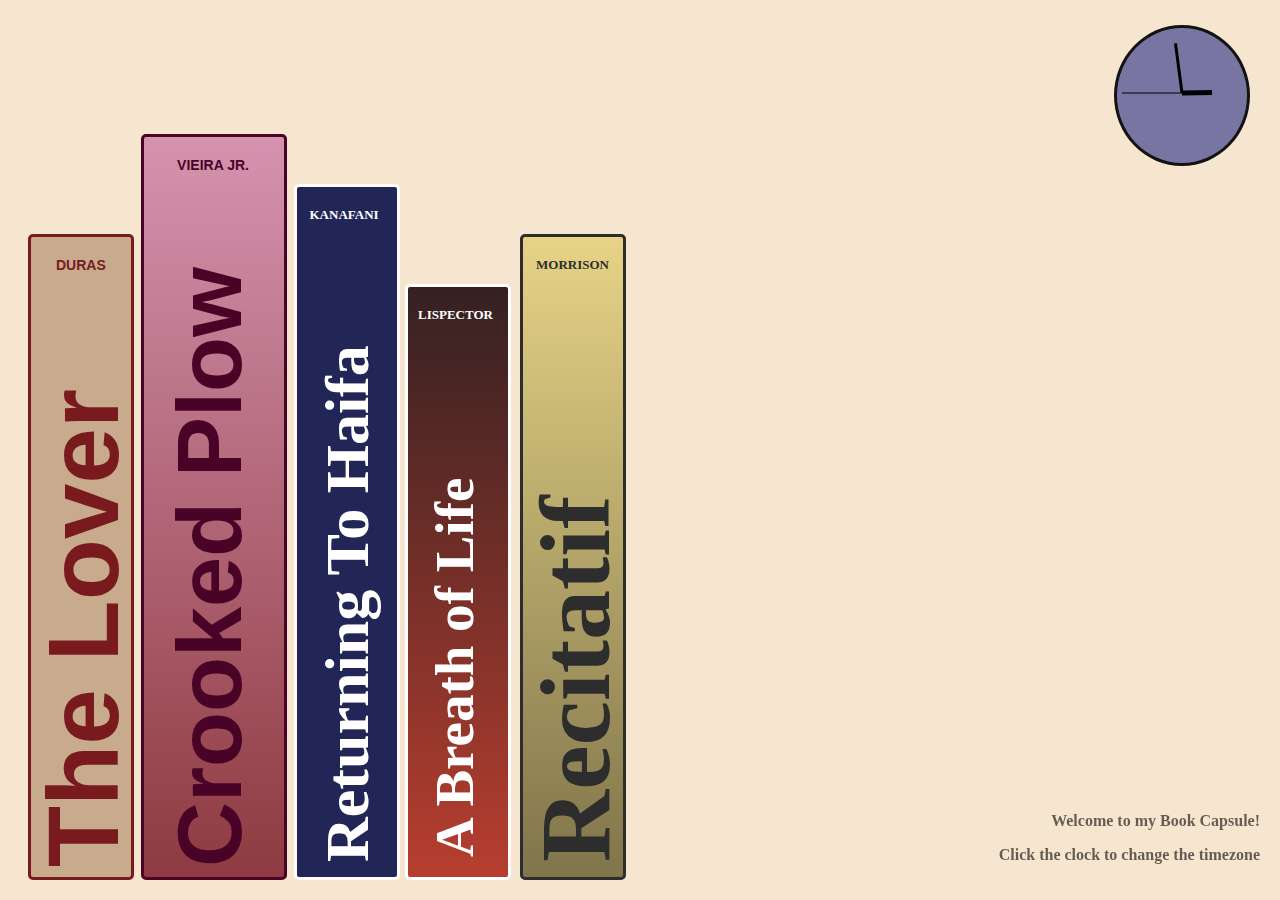
==== index.html @ f99c0071 "updated note" ====
<!DOCTYPE html>
<html lang="en">
<head>
    <meta charset="UTF-8">
    <meta name="viewport" content="width=device-width, initial-scale=1.0">
    <title>Kashvi's Book Capsule</title>

    <link rel="stylesheet" href="style.css">

</head>
<body>

    <div class="clock" id="clock">
        <div class="clock-face">
            <div class="hour-hand" id="hour-hand"></div>
            <div class="minute-hand" id="minute-hand"></div>
            <div class="second-hand" id="second-hand"></div>
        </div>
    </div>


    <div class="title-container">
            <div class="lover">
                <div class="author1">DURAS</div>
                <div class="title1"><a href="book1.html">The Lover</a></div>  
            </div>
            <div class="crooked">
                <div class="author2">VIEIRA JR.</div>
                <div class="title2"><a href="book2.html">Crooked Plow</a></div>  
            </div>

            <div class="haifa">
                <div class="author3">KANAFANI</div>
                <div class="title3"><a href="book3.html">Returning To Haifa</a></div>  
            </div>
        
            <div class="breath">
                <div class="author4">LISPECTOR</div>
                <div class="title4"><a href="book4.html">A Breath of Life</a></div>  
            </div>

            <div class="recitatif">
                <div class="author5">MORRISON</div>
                <div class="title5"><a href="book5.html">Recitatif</a></div>  
            </div>
    </div>

    <div class="note-here">
        <p>Welcome to my Book Capsule!</p>
        <p>Click the clock to change the timezone</p>
    </div>
     <script src="/script.js"></script>
</body>
</html>
---- style.css ----
body{
    background-color: #f6e6cf;
    overflow-y: hidden;
}

/* .info img{
    cursor: help;
    position: fixed;
    margin: 10px;
    bottom: 15px;
    right: 15px;
    width: 7em;
    z-index: 1000;
}

.info img:hover{
    transform: scale(1.3);
    transition-duration: 500ms;
} */

.home img{
    position: absolute;
    top: 10px;
    border-radius: 50%;
    width: 10em;
    z-index: 1000;
    cursor: grab;
}

.home img:hover{
    transform: scale(1.3);
    transition-duration: 500ms;
}

.note-here{
    font-family: "Lucida Handwriting";
    font-weight: bold;
    position:fixed;
    text-align: right;
    opacity: 60%;
    bottom: 10px;
    right: 10px;
    margin: 10px;
}

.clock{
    font-weight: bold;
    font-size: 30px;
    position: fixed;
    color: #141313;
    background-color: #7975A3;
    border: solid;
    padding: 15px;
    padding-bottom: 20px;
    margin: 20px;
    top: 5px;
    z-index: 20;
    bottom: 0;
    width: 100px;
    height: 100px;
    border-radius: 50%;
    right: 10px;
    float: right;
    cursor: grab;
}

.clock-face {
    position: relative;
    width: 100%;
    height: 100%;
    cursor: grab;
}

.clock-face div {
    position: absolute;
    background: black;
    transform-origin: center bottom;
}

.hour-hand {
    width: 5px;
    height: 30px;
    top: 50%;
    left: 50%;
}

.minute-hand {
    width: 3px;
    height: 50px;
    top: 50%;
    left: 50%;
}

.second-hand {
    width: 1px;
    height: 60px;
    top: 50%;
    left: 50%;
}

.title1{
    transform: rotate(-90deg);
    position: absolute;
    padding: 20px;
    margin: 20px;
    width: 600px;
    height: 60px;
    left: -315px;
    bottom: 240px;
}

.author1{
    font-size: 14px;
    position: absolute;
    left: 25%;
}

.title2{
    transform: rotate(-90deg);
    position: absolute;
    padding: 20px;
    margin: 20px;
    width: 650px;
    height: 60px;
    left: -320px;
    bottom: 265px;
}

.author2{
    font-size: 14px;
    position: absolute;
    left: 24%;
}

.title3{
    transform: rotate(-90deg);
    position: absolute;
    padding: 20px;
    margin: 20px;
    width: 650px;
    height: 60px;
    left: -320px;
    bottom: 270px;
}

.author3{
    font-size: 13px;
    position: absolute;
    left: 13%;
}

.title4{
    transform: rotate(-90deg);
    position: absolute;
    padding: 20px;
    margin: 20px;
    width: 620px;
    height: 60px;
    left: -305px;
    bottom: 260px;
}

.author4{
    font-size: 13px;
    position: absolute;
    left: 10%;
}

.title5{
    transform: rotate(-90deg);
    position: absolute;
    padding: 20px;
    margin: 20px;
    width: 620px;
    height: 60px;
    left: -325px;
    bottom: 255px;
}

.author5{
  font-size: 13px;
  position: absolute;
  left: 13%;
}

.title1 a{
    text-decoration: none;
    color: #791b1e;
}
.title2 a{
    text-decoration: none;
    color: #490327;
}
.title3 a{
    text-decoration: none;
    color: #ffffff;
}
.title4 a{
    text-decoration: none;
    color: #ffffff;
}
.title5 a{
    text-decoration: none;
    color: #2e2d2d;
}

.lover{
    font-family: 'Karla', sans-serif;
    font-weight: bold;
    font-size: 100px;
    position: absolute;
    color: #791b1e;
    border-radius: 5px;
    background-color: #C8AB8C;
    border: solid;
    padding: 20px;
    margin: 20px;
    bottom: 0;
    width: 60px;
    height: 600px;
}

.crooked{
    font-family: 'Gill Sans', 'Gill Sans MT', Calibri, 'Trebuchet MS', sans-serif;
    font-weight: bold;
    font-size: 90px;
    position: absolute;
    color: #490327;
    border-radius: 5px;
    background-image: linear-gradient(180deg, #D593AF, #8E3A40);
    border: solid;
    padding: 20px;
    margin: 20px;
    bottom: 0;
    width: 100px;
    height: 700px;
    left: 120.5px; 
}

.haifa{
    font-family: Georgia, 'Times New Roman', Times, serif;
    font-weight: bold;
    font-size: 62px;
    position: absolute;
    color: #ffffff;
    border-radius: 5px;
    background-color: #222657;
    border: solid;
    padding: 20px;
    margin: 20px;
    bottom: 0;
    width: 60px;
    height: 650px;
    left: 273.5px;
}

.breath{
    font-family: Verdana;
    font-weight: bold;
    font-size: 55px;
    position: absolute;
    color: #ffffff;
    border-radius: 5px;
    background-image: linear-gradient(180deg, #352122, #B73E2F);
    border: solid;
    padding: 20px;
    margin: 20px;
    bottom: 0;
    width: 60px;
    height: 550px;
    left: 385px;
}

.recitatif{
    font-family: 'Times New Roman', Times, serif;
    font-weight: bold;
    font-size: 100px;
    position: absolute;
    color: #2e2d2d;
    border-radius: 5px;
    background-image: linear-gradient(180deg, #E6D386, #80754B);
    border: solid;
    padding: 20px;
    margin: 20px;
    bottom: 0;
    width: 60px;
    height: 600px;
    left: 500px;
}

.lover:hover{
    transform: scale(1.05);
    transition-duration: 500ms;
   }
   
.crooked:hover{
    transform: scale(1.05);
    transition-duration: 500ms;
   }
   
.haifa:hover{
    transform: scale(1.05);
    transition-duration: 500ms;
   }
   
.breath:hover{
    transform: scale(1.05);
    transition-duration: 500ms;
   }
   
.recitatif:hover{
    transform: scale(1.05);
    transition-duration: 500ms;
   }

/* @media (min-width: 1207px) { 
  .breath{
    transform: rotate(-1deg)
  }
  .recitatif{
    transform: rotate(-1deg)
  }
}

@media (min-width: 1210px) { 
  .breath{
    transform: rotate(-2deg)
  }
  .recitatif{
    transform: rotate(-3deg)
  }
}

@media (min-width: 1220px) { 
  .breath{
    transform: rotate(-2.5deg)
  }
  .recitatif{
    transform: rotate(-4deg)
  }
}

@media (min-width: 1230px) { 
  .breath{
    transform: rotate(-3deg)
  }
  .recitatif{
    transform: rotate(-5deg)
  }
}

@media (min-width: 1240px) { 
  .breath{
    transform: rotate(-3.5deg)
  }
  .recitatif{
    transform: rotate(-6deg)
  }
}

@media (min-width: 1245px) { 
  .breath{
    transform: rotate(-4deg)
  }
  .recitatif{
    transform: rotate(-7deg)
  }
}

@media (min-width: 1250px) { 
  .breath{
    transform: rotate(-4.5deg)
  }
  .recitatif{
    transform: rotate(-7.5deg)
  }
}

@media (min-width: 1260px) { 
  .breath{
    transform: rotate(-5deg)
  }
  .recitatif{
    transform: rotate(-8deg)
  }
}

@media (min-width: 1270px) { 
  .breath{
    transform: rotate(-5.5deg)
  }
  .recitatif{
    transform: rotate(-8.5deg)
  }
}

@media (min-width: 1280px) { 
  .breath{
    transform: rotate(-6deg)
  }
  .recitatif{
    transform: rotate(-9.5deg)
  }
}

@media (min-width: 1290px) { 
  .breath{
    transform: rotate(-6.5deg);
    left: 415px;
  }
  .recitatif{
    transform: rotate(-10deg)
  }
}

@media (min-width: 1300px) { 
  .recitatif{
    transform: rotate(-11deg)
  }
}

@media (min-width: 1310px) { 
  .recitatif{
    transform: rotate(-12deg);
    left: 548px;
  }
} */

.container {
    position: absolute;
    top: 10%;
    left: 50%;
    transform: translate(-50%, -50%);
    width: 100vh;
    height: auto;
    display: flex;
    flex-direction: column;
    align-items: center;
    justify-content: center;
}

.draggable-note-1 {
    position: absolute;
    cursor: grab;
}
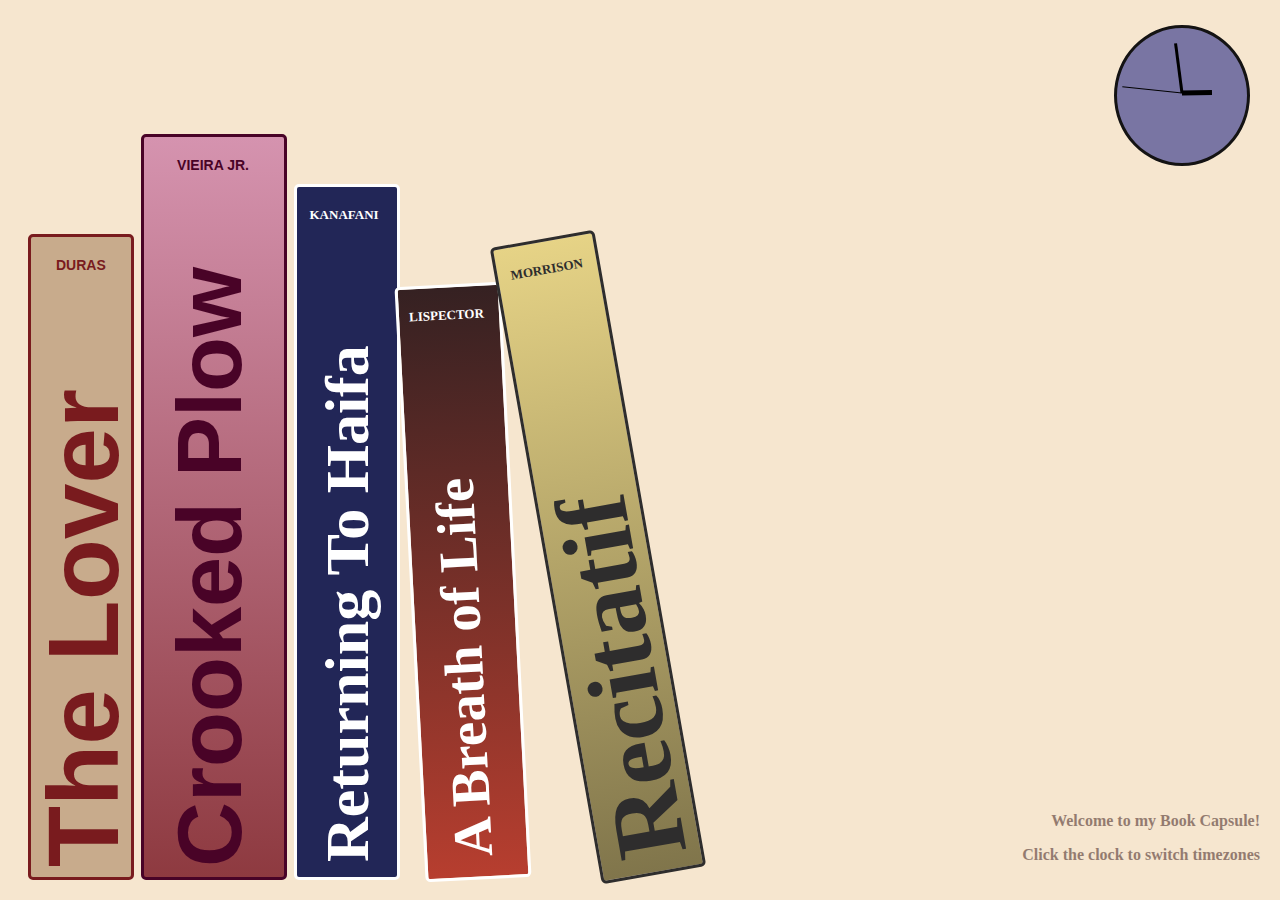
==== commit f32f391c: "tilt update" ====
--- a/index.html
+++ b/index.html
@@ -47,7 +47,7 @@
 
     <div class="note-here">
         <p>Welcome to my Book Capsule!</p>
-        <p>Click the clock to change the timezone</p>
+        <p>Click the clock to switch timezones</p>
     </div>
      <script src="/script.js"></script>
 </body>
--- a/style.css
+++ b/style.css
@@ -32,15 +32,18 @@
     transition-duration: 500ms;
 }
 
+
 .note-here{
     font-family: "Lucida Handwriting";
     font-weight: bold;
-    position:fixed;
+    position:absolute;
+    color:#321011;
     text-align: right;
-    opacity: 60%;
+    opacity: 50%;
     bottom: 10px;
     right: 10px;
     margin: 10px;
+    z-index: 1;
 }
 
 .clock{
@@ -268,7 +271,8 @@
     bottom: 0;
     width: 60px;
     height: 550px;
-    left: 385px;
+    left: 390px;
+    transform: rotate(-3deg);
 }
 
 .recitatif{
@@ -285,7 +289,8 @@
     bottom: 0;
     width: 60px;
     height: 600px;
-    left: 500px;
+    left: 525px;
+    transform: rotate(-10deg);
 }
 
 .lover:hover{
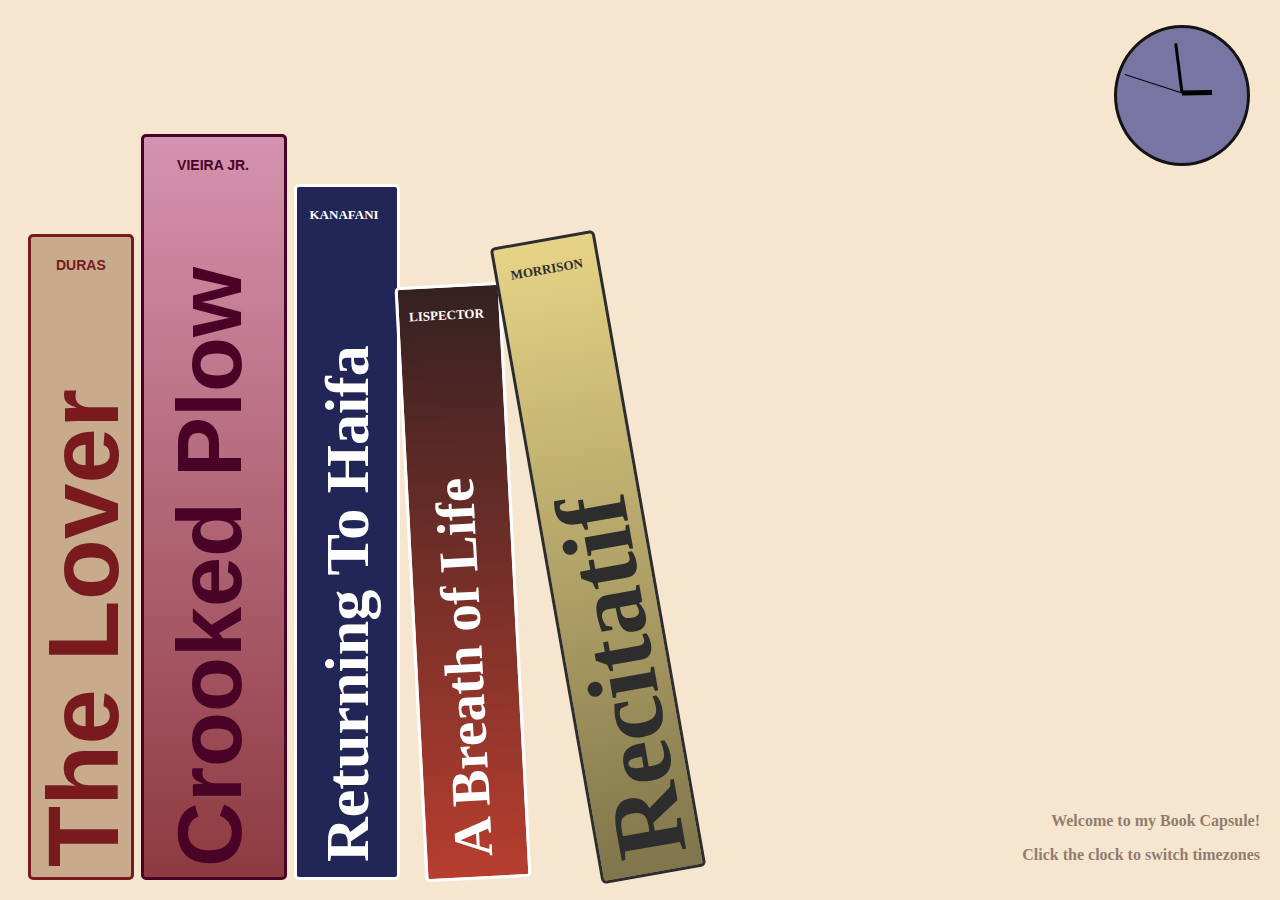
==== commit e0ba383b: "script and style corrected" ====
--- a/index.html
+++ b/index.html
@@ -49,6 +49,6 @@
         <p>Welcome to my Book Capsule!</p>
         <p>Click the clock to switch timezones</p>
     </div>
-     <script src="/script.js"></script>
+     <script src="script.js"></script>
 </body>
 </html>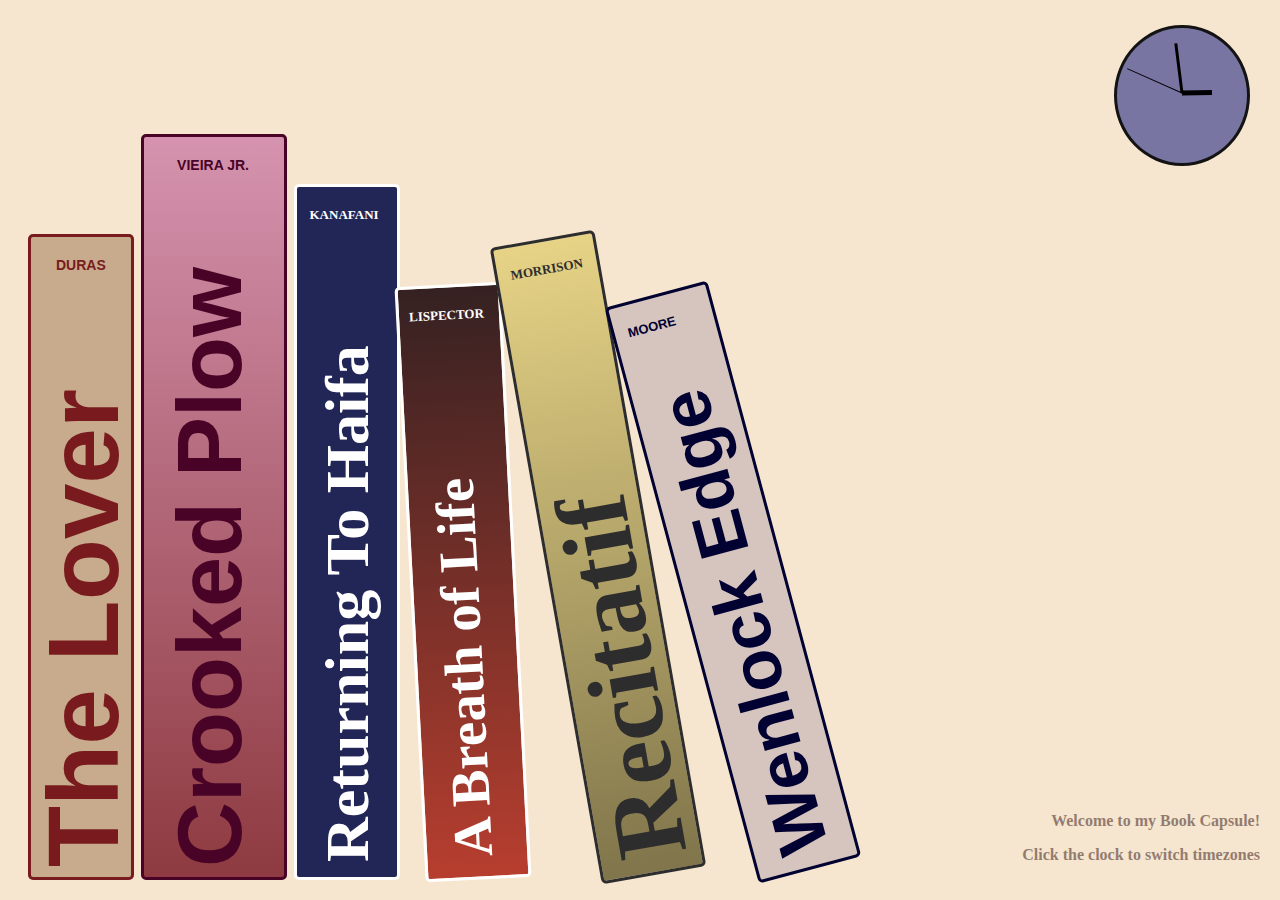
==== commit 1c3a229b: "wenlock edge added" ====
--- a/index.html
+++ b/index.html
@@ -43,6 +43,10 @@
                 <div class="author5">MORRISON</div>
                 <div class="title5"><a href="book5.html">Recitatif</a></div>  
             </div>
+            <div class="wenlock">
+                <div class="author5">MOORE</div>
+                <div class="title6"><a href="book6.html">Wenlock Edge</a></div>  
+            </div>
     </div>
 
     <div class="note-here">
--- a/style.css
+++ b/style.css
@@ -186,6 +186,23 @@
   left: 13%;
 }
 
+.title6{
+    transform: rotate(-90deg);
+    position: absolute;
+    padding: 20px;
+    margin: 20px;
+    width: 620px;
+    height: 60px;
+    left: -310px;
+    bottom: 255px;
+}
+
+.author6{
+    font-size: 13px;
+    position: absolute;
+    left: 13%;
+}
+
 .title1 a{
     text-decoration: none;
     color: #791b1e;
@@ -205,6 +222,11 @@
 .title5 a{
     text-decoration: none;
     color: #2e2d2d;
+}
+
+.title6 a{
+    text-decoration: none;
+    color: #010132;
 }
 
 .lover{
@@ -293,6 +315,24 @@
     transform: rotate(-10deg);
 }
 
+.wenlock{
+    font-family: 'Karla', sans-serif;
+    font-weight: bold;
+    font-size: 70px;
+    position: absolute;
+    color: #010132;
+    border-radius: 5px;
+    background-color: #d6c5bf;
+    border: solid;
+    padding: 20px;
+    margin: 20px;
+    bottom: 0;
+    width: 60px;
+    height: 550px;
+    left: 660px;
+    transform: rotate(-15deg);
+}
+
 .lover:hover{
     transform: scale(1.05);
     transition-duration: 500ms;
@@ -317,6 +357,11 @@
     transform: scale(1.05);
     transition-duration: 500ms;
    }
+
+.wenlock:hover{
+    transform: scale(1.05);
+    transition-duration: 500ms;
+}
 
 /* @media (min-width: 1207px) { 
   .breath{
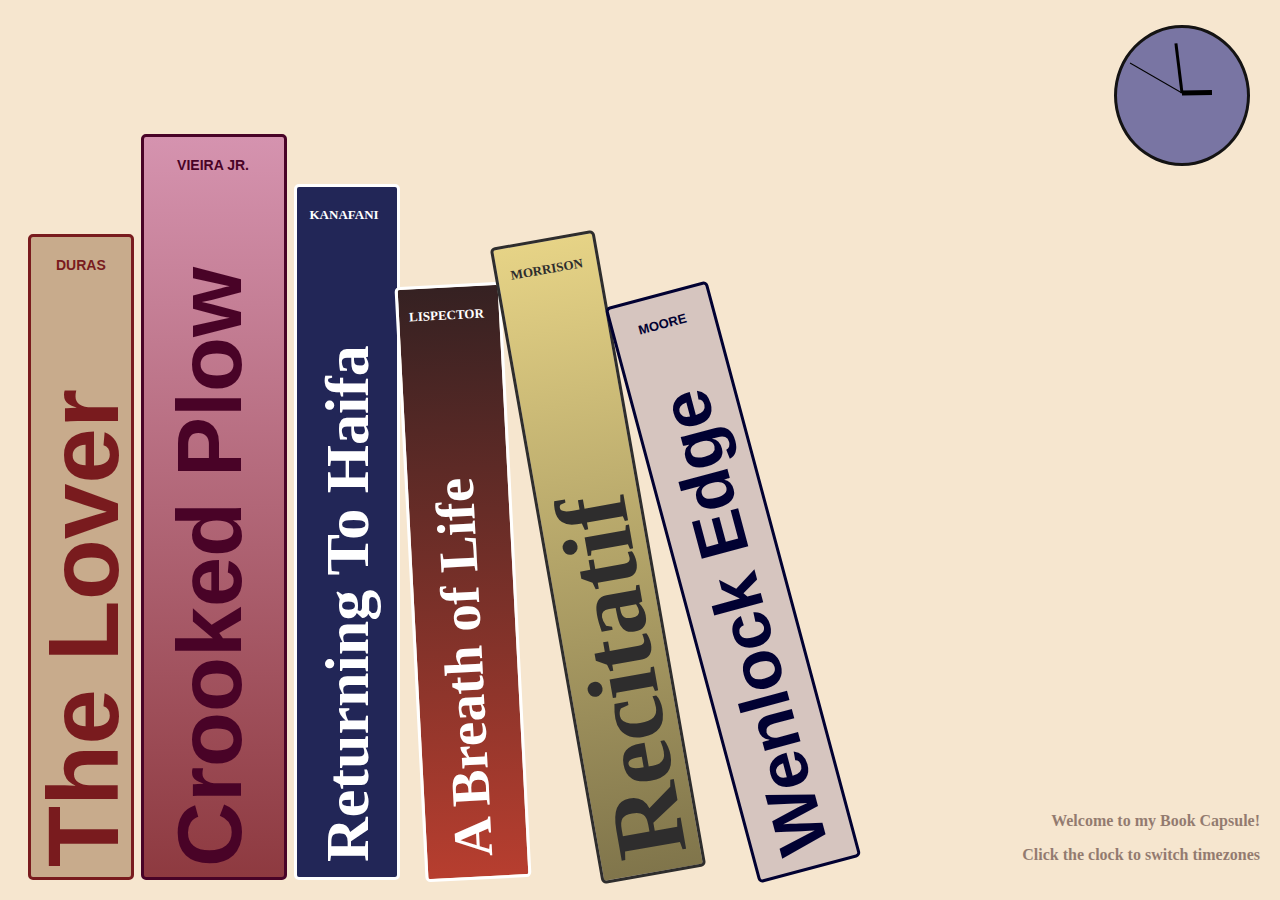
==== commit 56626f47: "updated author name placement" ====
--- a/index.html
+++ b/index.html
@@ -44,7 +44,7 @@
                 <div class="title5"><a href="book5.html">Recitatif</a></div>  
             </div>
             <div class="wenlock">
-                <div class="author5">MOORE</div>
+                <div class="author6">MOORE</div>
                 <div class="title6"><a href="book6.html">Wenlock Edge</a></div>  
             </div>
     </div>
--- a/style.css
+++ b/style.css
@@ -200,7 +200,7 @@
 .author6{
     font-size: 13px;
     position: absolute;
-    left: 13%;
+    left: 24%;
 }
 
 .title1 a{
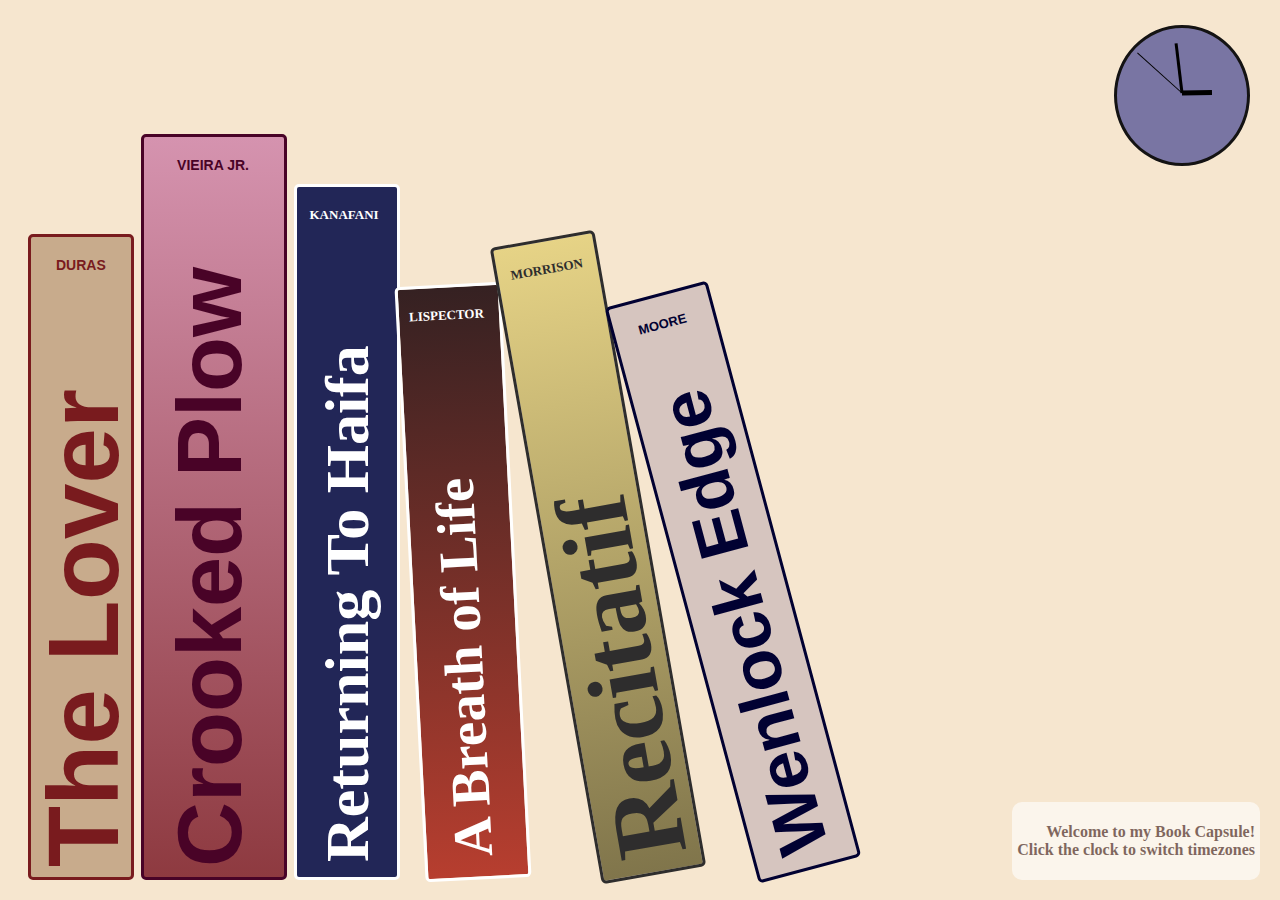
==== commit a646c867: "book note updated" ====
--- a/index.html
+++ b/index.html
@@ -50,8 +50,7 @@
     </div>
 
     <div class="note-here">
-        <p>Welcome to my Book Capsule!</p>
-        <p>Click the clock to switch timezones</p>
+        <p>Welcome to my Book Capsule!<br>Click the clock to switch timezones</p>
     </div>
      <script src="script.js"></script>
 </body>
--- a/style.css
+++ b/style.css
@@ -36,10 +36,13 @@
 .note-here{
     font-family: "Lucida Handwriting";
     font-weight: bold;
-    position:absolute;
+    position:fixed;
     color:#321011;
+    border-radius: 10px;
+    padding: 5px;
+    background-color: white;
     text-align: right;
-    opacity: 50%;
+    opacity: 60%;
     bottom: 10px;
     right: 10px;
     margin: 10px;
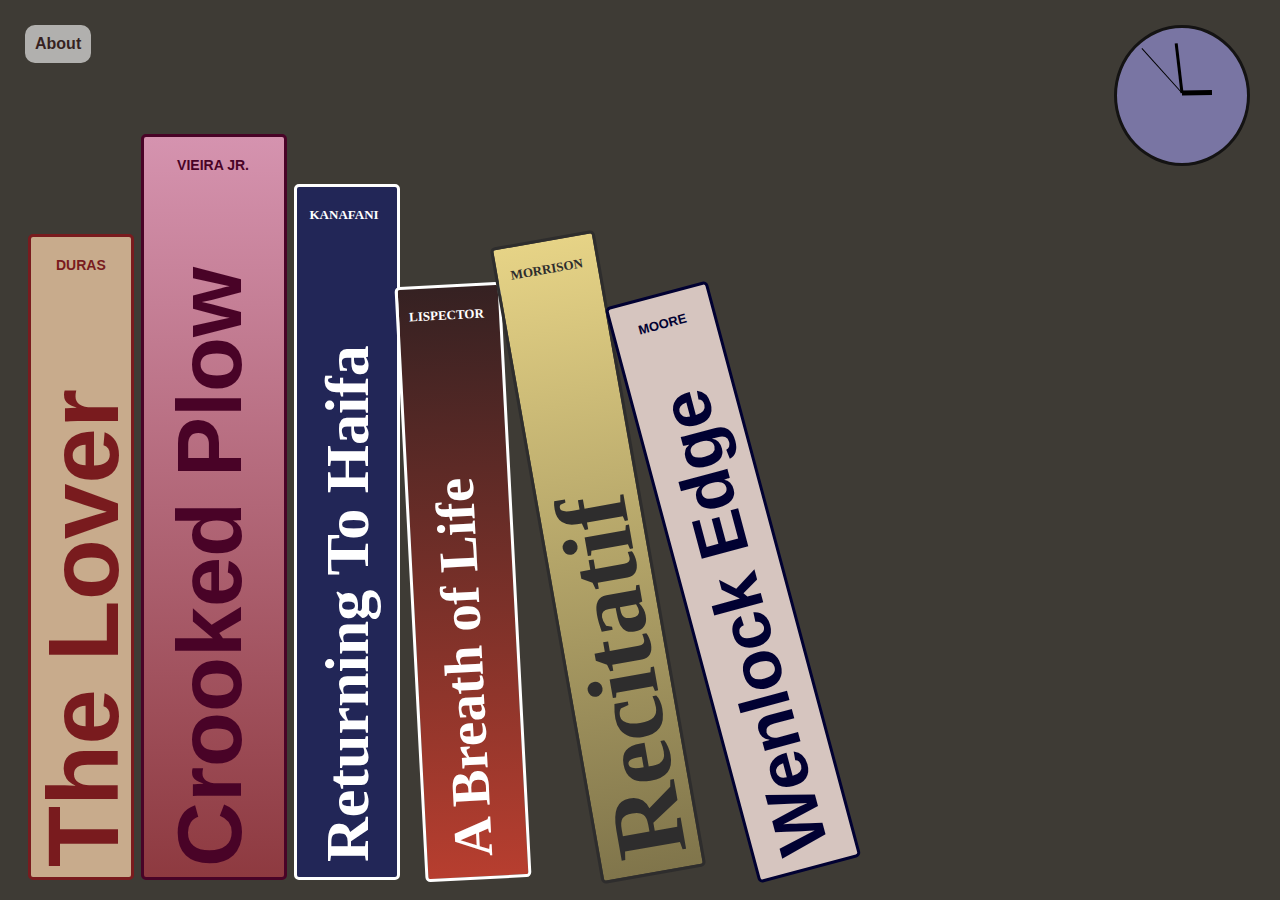
==== commit 7c1b220d: "about button inclusion" ====
--- a/index.html
+++ b/index.html
@@ -50,7 +50,7 @@
     </div>
 
     <div class="note-here">
-        <p>Welcome to my Book Capsule!<br>Click the clock to switch timezones</p>
+        <a href="about.html">About</a>
     </div>
      <script src="script.js"></script>
 </body>
--- a/style.css
+++ b/style.css
@@ -1,6 +1,7 @@
 body{
-    background-color: #f6e6cf;
+    /*background-color: #f6e6cf;*/
     overflow-y: hidden;
+    transition: background-color 0.5s ease;
 }
 
 /* .info img{
@@ -34,19 +35,22 @@
 
 
 .note-here{
-    font-family: "Lucida Handwriting";
-    font-weight: bold;
     position:fixed;
-    color:#321011;
     border-radius: 10px;
-    padding: 5px;
+    padding: 10px;
     background-color: white;
-    text-align: right;
     opacity: 60%;
-    bottom: 10px;
-    right: 10px;
+    top: 15px;
+    left: 15px;
     margin: 10px;
     z-index: 1;
+}
+
+.note-here a{
+    text-decoration: none;
+    font-family: 'Karla', sans-serif;
+    font-weight: bold;
+    color:#321011;
 }
 
 .clock{
@@ -495,4 +499,5 @@
 .draggable-note-1 {
     position: absolute;
     cursor: grab;
-}+}
+
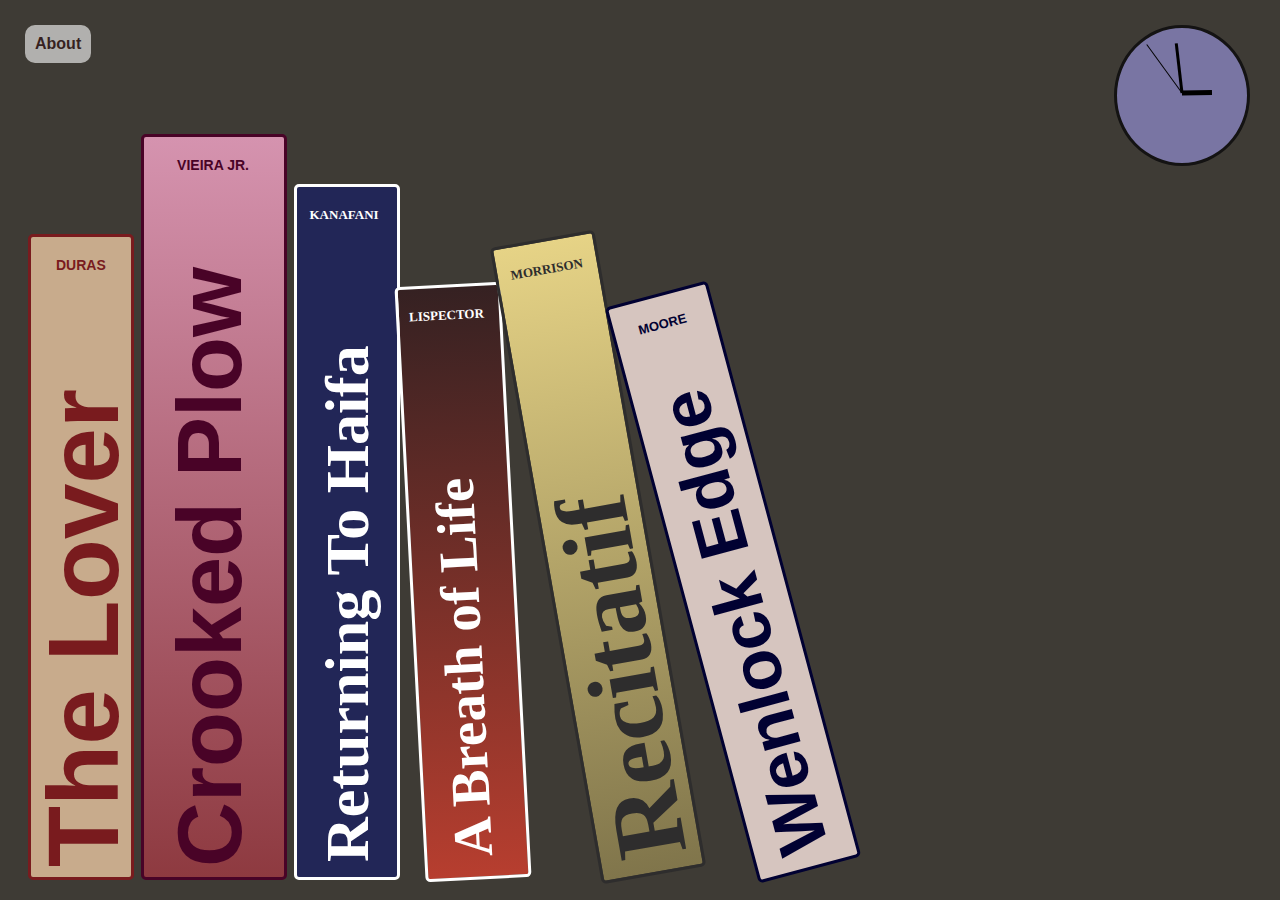
==== commit d3a19d6f: "about page div updated" ====
--- a/index.html
+++ b/index.html
@@ -9,6 +9,9 @@
 
 </head>
 <body>
+    <div class="note-here">
+        <a href="about.html">About</a>
+    </div>
 
     <div class="clock" id="clock">
         <div class="clock-face">
@@ -49,9 +52,7 @@
             </div>
     </div>
 
-    <div class="note-here">
-        <a href="about.html">About</a>
-    </div>
+
      <script src="script.js"></script>
 </body>
 </html>--- a/style.css
+++ b/style.css
@@ -2,6 +2,23 @@
     /*background-color: #f6e6cf;*/
     overflow-y: hidden;
     transition: background-color 0.5s ease;
+}
+
+.about{
+    position: fixed;
+    top: 50%;
+    left: 50%;
+    transform: translate(-50%, -50%);
+    align-items: center;
+    justify-content: center;
+    display: flex;
+    flex-direction: column;
+    font-family: 'Karla', sans-serif;
+    background-color: rgb(231, 231, 231);
+    width: 220px;
+    height: auto;
+    overflow: auto;
+    padding: 15px;
 }
 
 /* .info img{
@@ -32,7 +49,6 @@
     transform: scale(1.3);
     transition-duration: 500ms;
 }
-
 
 .note-here{
     position:fixed;
